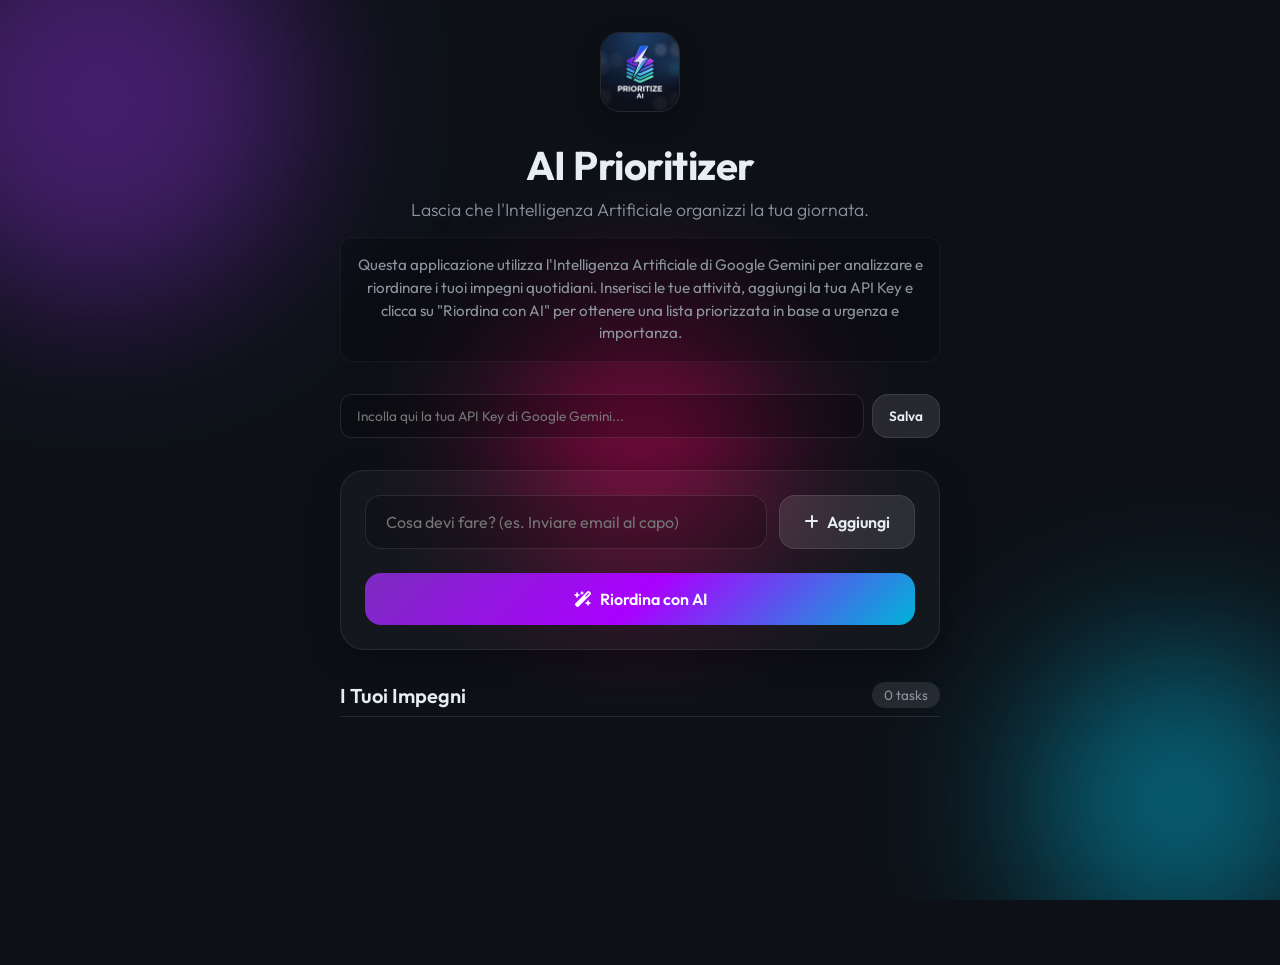
==== index.html @ 164f570d "Primo caricamento" ====
<!DOCTYPE html>
<html lang="it">

<head>
    <meta charset="UTF-8">
    <meta name="viewport" content="width=device-width, initial-scale=1.0">
    <title>AI Task Prioritizer</title>
    <!-- PWA Meta Tags -->
    <link rel="manifest" href="manifest.json">
    <meta name="theme-color" content="#0d1117">
    <link rel="apple-touch-icon" href="logo.png">
    <meta name="apple-mobile-web-app-capable" content="yes">
    <meta name="apple-mobile-web-app-status-bar-style" content="black-translucent">
    <!-- Google Fonts for modern typography -->
    <link rel="preconnect" href="https://fonts.googleapis.com">
    <link rel="preconnect" href="https://fonts.gstatic.com" crossorigin>
    <link href="https://fonts.googleapis.com/css2?family=Outfit:wght@300;400;500;600;700&display=swap" rel="stylesheet">
    <!-- Font Awesome for icons -->
    <link rel="stylesheet" href="https://cdnjs.cloudflare.com/ajax/libs/font-awesome/6.4.0/css/all.min.css">

    <link rel="stylesheet" href="style.css">
</head>

<body>
    <div class="background-animation">
        <div class="orb orb-1"></div>
        <div class="orb orb-2"></div>
        <div class="orb orb-3"></div>
    </div>

    <div class="app-container">
        <header>
            <div style="text-align: center; margin-bottom: 1.5rem;">
                <img src="logo.png" alt="AI Prioritizer Logo"
                    style="width: 80px; height: 80px; border-radius: 20px; box-shadow: 0 8px 24px rgba(0, 0, 0, 0.4); border: 1px solid rgba(255, 255, 255, 0.1);">
            </div>
            <h1>AI Prioritizer</h1>
            <p>Lascia che l'Intelligenza Artificiale organizzi la tua giornata.</p>
            <div class="app-description"
                style="margin-top: 1rem; font-size: 0.95rem; color: var(--text-secondary); line-height: 1.5; background: rgba(0, 0, 0, 0.2); border: 1px solid rgba(255, 255, 255, 0.05); padding: 1rem; border-radius: var(--border-radius-md);">
                Questa applicazione utilizza l'Intelligenza Artificiale di Google Gemini per analizzare e riordinare i
                tuoi impegni quotidiani. Inserisci le tue attività, aggiungi la tua API Key e clicca su "Riordina con
                AI" per ottenere una lista priorizzata in base a urgenza e importanza.
            </div>
        </header>

        <div class="api-config">
            <input type="password" id="api-key-input" placeholder="Incolla qui la tua API Key di Google Gemini..."
                autocomplete="off">
            <button id="save-key-btn" class="btn-primary" style="padding: 0 1rem; font-size: 0.85rem;">Salva</button>
        </div>

        <section class="input-section glass-panel">
            <div class="input-group">
                <input type="text" id="task-input" placeholder="Cosa devi fare? (es. Inviare email al capo)"
                    autocomplete="off">
                <button id="add-btn" class="btn-primary">
                    <i class="fa-solid fa-plus"></i> Aggiungi
                </button>
            </div>
            <button id="ai-sort-btn" class="btn-ai-magic">
                <i class="fa-solid fa-wand-magic-sparkles"></i> Riordina con AI
            </button>
        </section>

        <section class="tasks-section">
            <div class="section-header">
                <h2>I Tuoi Impegni</h2>
                <div style="display: flex; align-items: center; gap: 0.75rem;">
                    <span class="task-count" id="task-count">0 task</span>
                    <button id="delete-all-btn" class="btn-icon delete" title="Svuota lista" style="display: none;">
                        <i class="fa-solid fa-trash-can"></i>
                    </button>
                </div>
            </div>

            <div id="loader" class="loader hidden">
                <div class="spinner"></div>
                <p>L'AI sta analizzando le tue priorità...</p>
            </div>

            <ul id="task-list" class="task-list">
                <!-- Tasks will be injected here via JavaScript -->
            </ul>
        </section>
    </div>
    <script src="app.js"></script>

    <!-- Custom Confirm Modal -->
    <div id="custom-confirm" class="custom-confirm hidden">
        <div class="confirm-content glass-panel">
            <h3 id="confirm-title">Conferma Azione</h3>
            <p id="confirm-message">Sei sicuro di voler procedere?</p>
            <div class="confirm-actions">
                <button id="confirm-cancel-btn" class="btn-secondary">Annulla</button>
                <button id="confirm-ok-btn" class="btn-danger">Conferma</button>
            </div>
        </div>
    </div>

    <div id="toast-container" class="toast-container"></div>
</body>

</html>
---- style.css ----
/* =========================================================
   VARIABLES & DESIGN TOKENS
   ========================================================= */
:root {
    --bg-color: #0d1117;
    --text-primary: #e6edf3;
    --text-secondary: #8b949e;

    /* Gradients for UI Elements */
    --gradient-glow: linear-gradient(135deg, #7b2cbf 0%, #aa00ff 50%, #00b4d8 100%);
    --gradient-hover: linear-gradient(135deg, #9d4edd 0%, #c77dff 100%);

    /* Colors for Priority Levels */
    --priority-high: #ff4d4d;
    --priority-medium: #ffc107;
    --priority-low: #00d2ff;

    /* Glassmorphism properties */
    --glass-bg: rgba(255, 255, 255, 0.03);
    --glass-border: rgba(255, 255, 255, 0.08);
    --glass-shadow: 0 8px 32px 0 rgba(0, 0, 0, 0.37);
    --glass-blur: blur(12px);

    --border-radius-xl: 24px;
    --border-radius-lg: 16px;
    --border-radius-md: 12px;

    --transition-fast: 0.2s ease;
    --transition-medium: 0.3s ease-in-out;
}

/* =========================================================
   BASE STYLES
   ========================================================= */
* {
    box-sizing: border-box;
    margin: 0;
    padding: 0;
    font-family: 'Outfit', sans-serif;
}

body {
    background-color: var(--bg-color);
    color: var(--text-primary);
    min-height: 100vh;
    display: flex;
    justify-content: center;
    align-items: center;
    overflow-x: hidden;
    position: relative;
}

/* =========================================================
   BACKGROUND ANIMATION (ORBS)
   ========================================================= */
.background-animation {
    position: absolute;
    top: 0;
    left: 0;
    width: 100vw;
    height: 100vh;
    overflow: hidden;
    z-index: -1;
}

.orb {
    position: absolute;
    border-radius: 50%;
    filter: blur(80px);
    opacity: 0.5;
    animation: float 20s infinite ease-in-out alternate;
}

.orb-1 {
    width: 400px;
    height: 400px;
    background: #7b2cbf;
    top: -100px;
    left: -100px;
    animation-duration: 25s;
}

.orb-2 {
    width: 300px;
    height: 300px;
    background: #00b4d8;
    bottom: -50px;
    right: -50px;
    animation-duration: 22s;
    animation-delay: -5s;
}

.orb-3 {
    width: 250px;
    height: 250px;
    background: #ff006e;
    top: 50%;
    left: 50%;
    transform: translate(-50%, -50%);
    animation-duration: 30s;
    animation-delay: -10s;
}

@keyframes float {
    0% {
        transform: translate(0, 0) scale(1);
    }

    50% {
        transform: translate(30px, -50px) scale(1.1);
    }

    100% {
        transform: translate(-40px, 30px) scale(0.9);
    }
}

/* =========================================================
   LAYOUT & CONTAINERS
   ========================================================= */
.app-container {
    width: 100%;
    max-width: 600px;
    margin: 2rem;
    display: flex;
    flex-direction: column;
    gap: 2rem;
    z-index: 1;
}

header {
    text-align: center;
    animation: slideDown 0.6s ease forwards;
}

header h1 {
    font-size: 2.5rem;
    font-weight: 700;
    margin-bottom: 0.5rem;
    letter-spacing: -0.5px;
}

header p {
    color: var(--text-secondary);
    font-size: 1.1rem;
    font-weight: 300;
}

.text-gradient {
    background: var(--gradient-glow);
    -webkit-background-clip: text;
    background-clip: text;
    -webkit-text-fill-color: transparent;
    display: inline-block;
}

/* API Key Configurator */
.api-config {
    display: flex;
    gap: 0.5rem;
    animation: fadeIn 0.8s ease forwards;
    z-index: 2;
}

.api-config input {
    flex: 1;
    background: rgba(0, 0, 0, 0.2);
    border: 1px solid rgba(255, 255, 255, 0.1);
    border-radius: var(--border-radius-md);
    padding: 0.75rem 1rem;
    color: var(--text-primary);
    font-size: 0.85rem;
    outline: none;
    transition: var(--transition-medium);
}

.api-config input:focus {
    border-color: rgba(123, 44, 191, 0.5);
}

/* Glassmorphism Panel Class */
.glass-panel {
    background: var(--glass-bg);
    backdrop-filter: var(--glass-blur);
    -webkit-backdrop-filter: var(--glass-blur);
    border: 1px solid var(--glass-border);
    box-shadow: var(--glass-shadow);
    border-radius: var(--border-radius-xl);
    padding: 1.5rem;
}

/* =========================================================
   INPUT SECTION
   ========================================================= */
.input-section {
    display: flex;
    flex-direction: column;
    gap: 1rem;
    animation: fadeIn 0.8s ease forwards;
}

.input-group {
    display: flex;
    gap: 0.75rem;
}

input[type="text"] {
    flex: 1;
    background: rgba(0, 0, 0, 0.2);
    border: 1px solid rgba(255, 255, 255, 0.1);
    border-radius: var(--border-radius-lg);
    padding: 1rem 1.25rem;
    color: var(--text-primary);
    font-size: 1rem;
    transition: var(--transition-medium);
    outline: none;
}

input[type="text"]:focus {
    border-color: rgba(255, 255, 255, 0.3);
    box-shadow: 0 0 0 2px rgba(123, 44, 191, 0.3);
}

button {
    cursor: pointer;
    border: none;
    outline: none;
    font-size: 1rem;
    font-weight: 600;
    border-radius: var(--border-radius-lg);
    transition: var(--transition-fast);
    display: flex;
    align-items: center;
    justify-content: center;
    gap: 0.5rem;
}

.btn-primary {
    background: rgba(255, 255, 255, 0.1);
    color: var(--text-primary);
    padding: 0 1.5rem;
    border: 1px solid rgba(255, 255, 255, 0.1);
}

.btn-primary:hover {
    background: rgba(255, 255, 255, 0.15);
    transform: translateY(-2px);
}

.btn-primary:active {
    transform: translateY(0);
}

.btn-ai-magic {
    background: var(--gradient-glow);
    color: white;
    padding: 1rem;
    width: 100%;
    margin-top: 0.5rem;
    position: relative;
    overflow: hidden;
    z-index: 1;
}

.btn-ai-magic::before {
    content: '';
    position: absolute;
    top: 0;
    left: 0;
    width: 100%;
    height: 100%;
    background: var(--gradient-hover);
    z-index: -1;
    transition: opacity var(--transition-medium);
    opacity: 0;
}

.btn-ai-magic:hover::before {
    opacity: 1;
}

.btn-ai-magic:hover {
    box-shadow: 0 4px 15px rgba(170, 0, 255, 0.4);
    transform: translateY(-2px);
}

/* =========================================================
   TASKS LIST
   ========================================================= */
.tasks-section {
    display: flex;
    flex-direction: column;
    gap: 1rem;
    animation: slideUp 0.8s ease forwards;
}

.section-header {
    display: flex;
    justify-content: space-between;
    align-items: center;
    padding-bottom: 0.5rem;
    border-bottom: 1px solid rgba(255, 255, 255, 0.1);
}

.section-header h2 {
    font-size: 1.25rem;
    font-weight: 600;
}

.task-count {
    background: rgba(255, 255, 255, 0.1);
    padding: 0.25rem 0.75rem;
    border-radius: 20px;
    font-size: 0.85rem;
    color: var(--text-secondary);
}

.task-list {
    list-style: none;
    display: flex;
    flex-direction: column;
    gap: 0.75rem;
    min-height: 200px;
}

.task-item {
    background: rgba(255, 255, 255, 0.05);
    border: 1px solid rgba(255, 255, 255, 0.08);
    border-radius: var(--border-radius-md);
    padding: 1rem;
    display: flex;
    align-items: flex-start;
    justify-content: space-between;
    gap: 1rem;
    transition: var(--transition-medium);
    animation: slideInLeft 0.3s ease forwards;
    cursor: grab;
}

.task-item:hover {
    background: rgba(255, 255, 255, 0.08);
    transform: translateX(4px);
}

.task-item:active {
    cursor: grabbing;
}

.task-item.dragging {
    opacity: 0.5;
    background: rgba(255, 255, 255, 0.02);
    border: 1px dashed var(--text-secondary);
    transform: scale(0.98) translateX(4px);
}

.task-item.drag-over {
    border-top: 2px dashed rgba(255, 255, 255, 0.5);
    background: rgba(255, 255, 255, 0.1);
}

.task-content {
    flex: 1;
    display: flex;
    flex-direction: column;
    gap: 0.25rem;
}

.task-text {
    font-size: 1.1rem;
    font-weight: 500;
    line-height: 1.4;
    word-break: break-word;
}

.task-reasoning {
    font-size: 0.85rem;
    color: var(--text-secondary);
    display: none;
    margin-top: 0.5rem;
}

.task-item.has-ai .task-reasoning {
    display: block;
    color: #c77dff;
    /* Slight highlight for AI output */
}

/* Priority Indicators */
.priority-badge {
    padding: 0.25rem 0.5rem;
    border-radius: 6px;
    font-size: 0.75rem;
    font-weight: 700;
    text-transform: uppercase;
    letter-spacing: 0.5px;
    display: none;
}

.task-item.priority-1 .priority-badge {
    display: inline-block;
    background: rgba(255, 77, 77, 0.15);
    color: var(--priority-high);
    border: 1px solid rgba(255, 77, 77, 0.3);
}

.task-item.priority-2 .priority-badge {
    display: inline-block;
    background: rgba(255, 193, 7, 0.15);
    color: var(--priority-medium);
    border: 1px solid rgba(255, 193, 7, 0.3);
}

.task-item.priority-3 .priority-badge {
    display: inline-block;
    background: rgba(0, 210, 255, 0.15);
    color: var(--priority-low);
    border: 1px solid rgba(0, 210, 255, 0.3);
}

.task-actions {
    display: flex;
    gap: 0.5rem;
}

.btn-icon {
    background: none;
    border: none;
    font-size: 1.1rem;
    color: var(--text-secondary);
    padding: 0.25rem;
    transition: var(--transition-fast);
}

.btn-icon:hover {
    color: var(--text-primary);
    transform: scale(1.1);
}

.btn-icon.delete:hover {
    color: #ff4d4d;
}

.btn-icon.edit:hover {
    color: #00d2ff;
}

/* Checkbox Base Styles */
.custom-checkbox {
    width: 24px;
    height: 24px;
    border-radius: 50%;
    border: 2px solid rgba(255, 255, 255, 0.3);
    cursor: pointer;
    display: flex;
    align-items: center;
    justify-content: center;
    transition: var(--transition-fast);
}

.task-item.completed .custom-checkbox {
    background: var(--gradient-glow);
    border-color: transparent;
}

.task-item.completed .custom-checkbox::after {
    content: '\f00c';
    font-family: 'Font Awesome 6 Free';
    font-weight: 900;
    color: white;
    font-size: 12px;
}

.task-item.completed .task-text {
    text-decoration: line-through;
    color: var(--text-secondary);
}

/* =========================================================
   LOADER
   ========================================================= */
.loader {
    display: flex;
    flex-direction: column;
    align-items: center;
    justify-content: center;
    padding: 2rem 0;
    gap: 1rem;
}

.loader.hidden {
    display: none;
}

.spinner {
    width: 40px;
    height: 40px;
    border: 4px solid rgba(255, 255, 255, 0.1);
    border-left-color: #aa00ff;
    border-radius: 50%;
    animation: spin 1s linear infinite;
}

@keyframes spin {
    to {
        transform: rotate(360deg);
    }
}

/* =========================================================
   ANIMATIONS
   ========================================================= */
@keyframes fadeIn {
    from {
        opacity: 0;
    }

    to {
        opacity: 1;
    }
}

@keyframes slideDown {
    from {
        opacity: 0;
        transform: translateY(-20px);
    }

    to {
        opacity: 1;
        transform: translateY(0);
    }
}

@keyframes slideUp {
    from {
        opacity: 0;
        transform: translateY(20px);
    }

    to {
        opacity: 1;
        transform: translateY(0);
    }
}

@keyframes slideInLeft {
    from {
        opacity: 0;
        transform: translateX(-20px);
    }

    to {
        opacity: 1;
        transform: translateX(0);
    }
}

/* RESPONSIVE */
@media (max-width: 480px) {
    .app-container {
        margin: 1rem;
    }

    .input-group {
        flex-direction: column;
    }

    .btn-primary {
        padding: 1rem;
    }
}

/* =========================================================
   CUSTOM CONFIRM MODAL
   ========================================================= */
.custom-confirm {
    position: fixed;
    top: 0;
    left: 0;
    width: 100vw;
    height: 100vh;
    background: rgba(0, 0, 0, 0.6);
    backdrop-filter: blur(4px);
    -webkit-backdrop-filter: blur(4px);
    display: flex;
    justify-content: center;
    align-items: center;
    z-index: 9998;
    /* Just below toasts */
    opacity: 0;
    pointer-events: none;
    transition: opacity var(--transition-medium);
}

.custom-confirm.show {
    opacity: 1;
    pointer-events: auto;
}

.confirm-content {
    width: 90%;
    max-width: 400px;
    text-align: center;
    transform: translateY(20px) scale(0.95);
    transition: transform var(--transition-medium);
}

.custom-confirm.show .confirm-content {
    transform: translateY(0) scale(1);
}

.confirm-content h3 {
    font-size: 1.25rem;
    margin-bottom: 0.5rem;
    color: var(--text-primary);
}

.confirm-content p {
    color: var(--text-secondary);
    margin-bottom: 1.5rem;
    font-size: 1rem;
}

.confirm-actions {
    display: flex;
    gap: 1rem;
    justify-content: center;
}

.btn-secondary,
.btn-danger {
    flex: 1;
    padding: 0.75rem 1rem;
}

.btn-secondary {
    background: rgba(255, 255, 255, 0.05);
    color: var(--text-primary);
    border: 1px solid rgba(255, 255, 255, 0.1);
}

.btn-secondary:hover {
    background: rgba(255, 255, 255, 0.1);
}

.btn-danger {
    background: rgba(255, 23, 68, 0.15);
    /* Soft Red */
    color: #ff4d4d;
    border: 1px solid rgba(255, 23, 68, 0.3);
}

.btn-danger:hover {
    background: rgba(255, 23, 68, 0.25);
    box-shadow: 0 4px 15px rgba(255, 23, 68, 0.2);
}

/* =========================================================
   TOAST NOTIFICATIONS
   ========================================================= */
.toast-container {
    position: fixed;
    bottom: 20px;
    right: 20px;
    display: flex;
    flex-direction: column;
    gap: 10px;
    z-index: 9999;
    pointer-events: none;
    /* Let clicks pass through empty areas */
}

.toast {
    background: var(--glass-bg);
    backdrop-filter: var(--glass-blur);
    -webkit-backdrop-filter: var(--glass-blur);
    border: 1px solid var(--glass-border);
    box-shadow: var(--glass-shadow);
    color: var(--text-primary);
    padding: 1rem 1.5rem;
    border-radius: var(--border-radius-md);
    font-size: 0.95rem;
    display: flex;
    align-items: center;
    gap: 12px;
    min-width: 300px;
    max-width: 400px;
    transform: translateX(120%);
    opacity: 0;
    transition: transform 0.4s cubic-bezier(0.68, -0.55, 0.265, 1.55), opacity 0.4s ease;
    pointer-events: auto;
    /* Re-enable clicks for toasts */
}

.toast.show {
    transform: translateX(0);
    opacity: 1;
}

.toast i {
    font-size: 1.25rem;
}

.toast-success {
    border-left: 4px solid #00E676;
    /* Vivid Green */
}

.toast-success i {
    color: #00E676;
}

.toast-error {
    border-left: 4px solid #FF1744;
    /* Vivid Red */
}

.toast-error i {
    color: #FF1744;
}

.toast-warning {
    border-left: 4px solid #FFC400;
    /* Vivid Amber */
}

.toast-warning i {
    color: #FFC400;
}

.toast-info {
    border-left: 4px solid var(--text-primary);
}

.toast-info i {
    color: var(--text-primary);
}

.toast-content {
    flex: 1;
    line-height: 1.4;
}
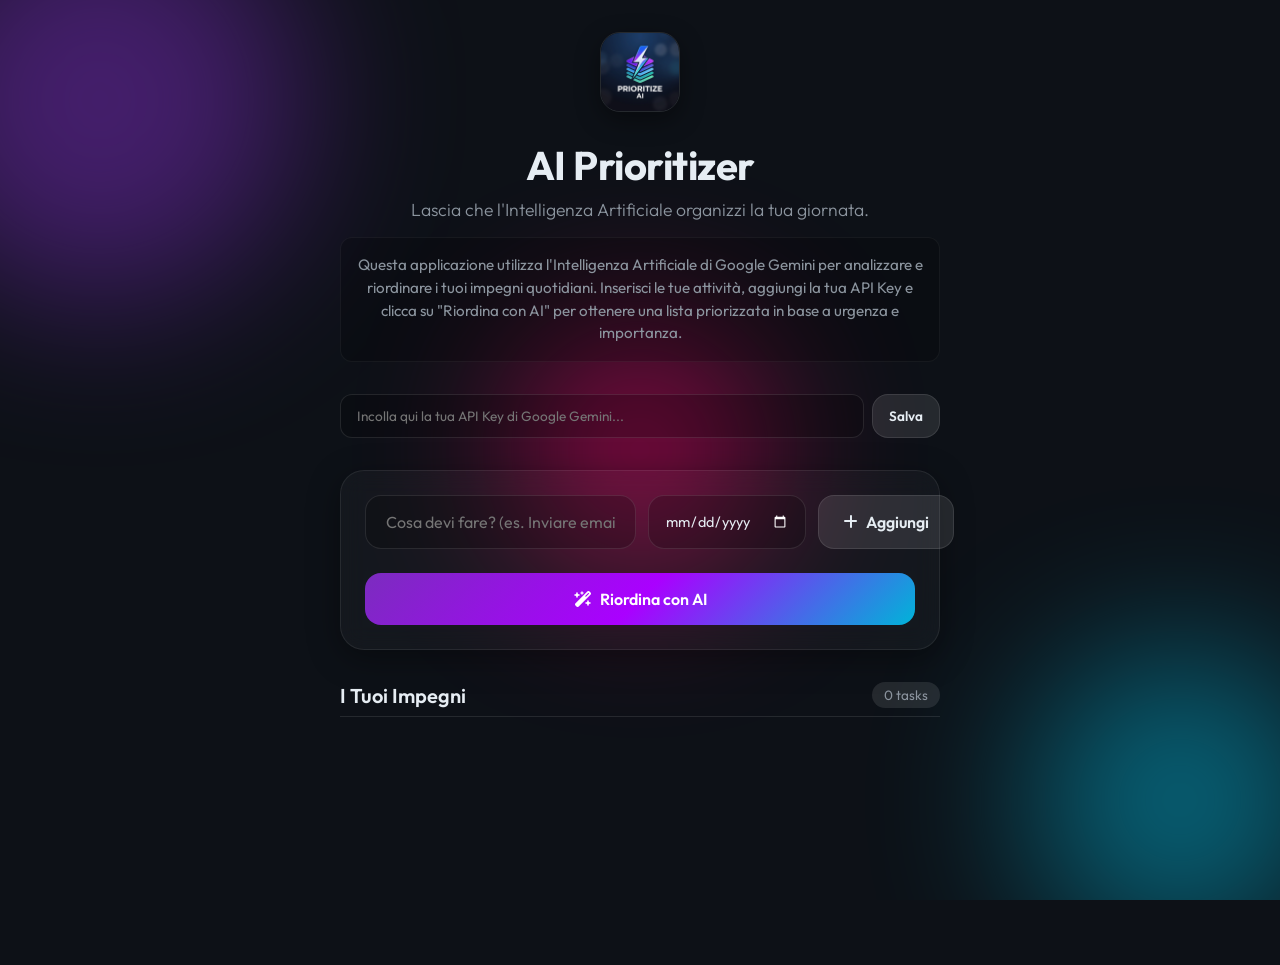
==== commit 349076d7: "Ho aggiunto il nuovo modale di modifica" ====
--- a/index.html
+++ b/index.html
@@ -54,6 +54,7 @@
             <div class="input-group">
                 <input type="text" id="task-input" placeholder="Cosa devi fare? (es. Inviare email al capo)"
                     autocomplete="off">
+                <input type="date" id="task-date" class="task-date-input">
                 <button id="add-btn" class="btn-primary">
                     <i class="fa-solid fa-plus"></i> Aggiungi
                 </button>
@@ -98,6 +99,21 @@
         </div>
     </div>
 
+    <!-- Custom Edit Modal -->
+    <div id="custom-edit" class="custom-confirm hidden">
+        <div class="confirm-content glass-panel">
+            <h3>Modifica Impegno</h3>
+            <div class="edit-inputs">
+                <input type="text" id="edit-task-text" placeholder="Nome impegno">
+                <input type="date" id="edit-task-date" class="task-date-input" style="width: 100%;">
+            </div>
+            <div class="confirm-actions" style="margin-top: 1.5rem;">
+                <button id="edit-cancel-btn" class="btn-secondary">Annulla</button>
+                <button id="edit-save-btn" class="btn-primary" style="flex: 1;">Salva Modifiche</button>
+            </div>
+        </div>
+    </div>
+
     <div id="toast-container" class="toast-container"></div>
 </body>
 
--- a/style.css
+++ b/style.css
@@ -627,6 +627,17 @@
     justify-content: center;
 }
 
+.edit-inputs {
+    display: flex;
+    flex-direction: column;
+    gap: 1rem;
+    text-align: left;
+}
+
+.edit-inputs input[type="text"] {
+    width: 100%;
+}
+
 .btn-secondary,
 .btn-danger {
     flex: 1;
@@ -653,6 +664,45 @@
 .btn-danger:hover {
     background: rgba(255, 23, 68, 0.25);
     box-shadow: 0 4px 15px rgba(255, 23, 68, 0.2);
+}
+
+/* =========================================================
+   TASK DATE STYLES
+   ========================================================= */
+.task-date-input {
+    background: rgba(0, 0, 0, 0.2);
+    border: 1px solid rgba(255, 255, 255, 0.1);
+    border-radius: var(--border-radius-lg);
+    padding: 1rem;
+    color: var(--text-primary);
+    font-size: 0.9rem;
+    outline: none;
+    transition: var(--transition-medium);
+    color-scheme: dark;
+    /* Makes the calendar icon and picker dark too */
+}
+
+.task-date-input:focus {
+    border-color: rgba(255, 255, 255, 0.3);
+    box-shadow: 0 0 0 2px rgba(123, 44, 191, 0.3);
+}
+
+.task-date-display {
+    font-size: 0.8rem;
+    color: var(--text-secondary);
+    display: flex;
+    align-items: center;
+    gap: 6px;
+    margin-top: 4px;
+}
+
+.task-date-display i {
+    font-size: 0.75rem;
+}
+
+.task-item.expired .task-date-display {
+    color: var(--priority-high);
+    font-weight: 600;
 }
 
 /* =========================================================
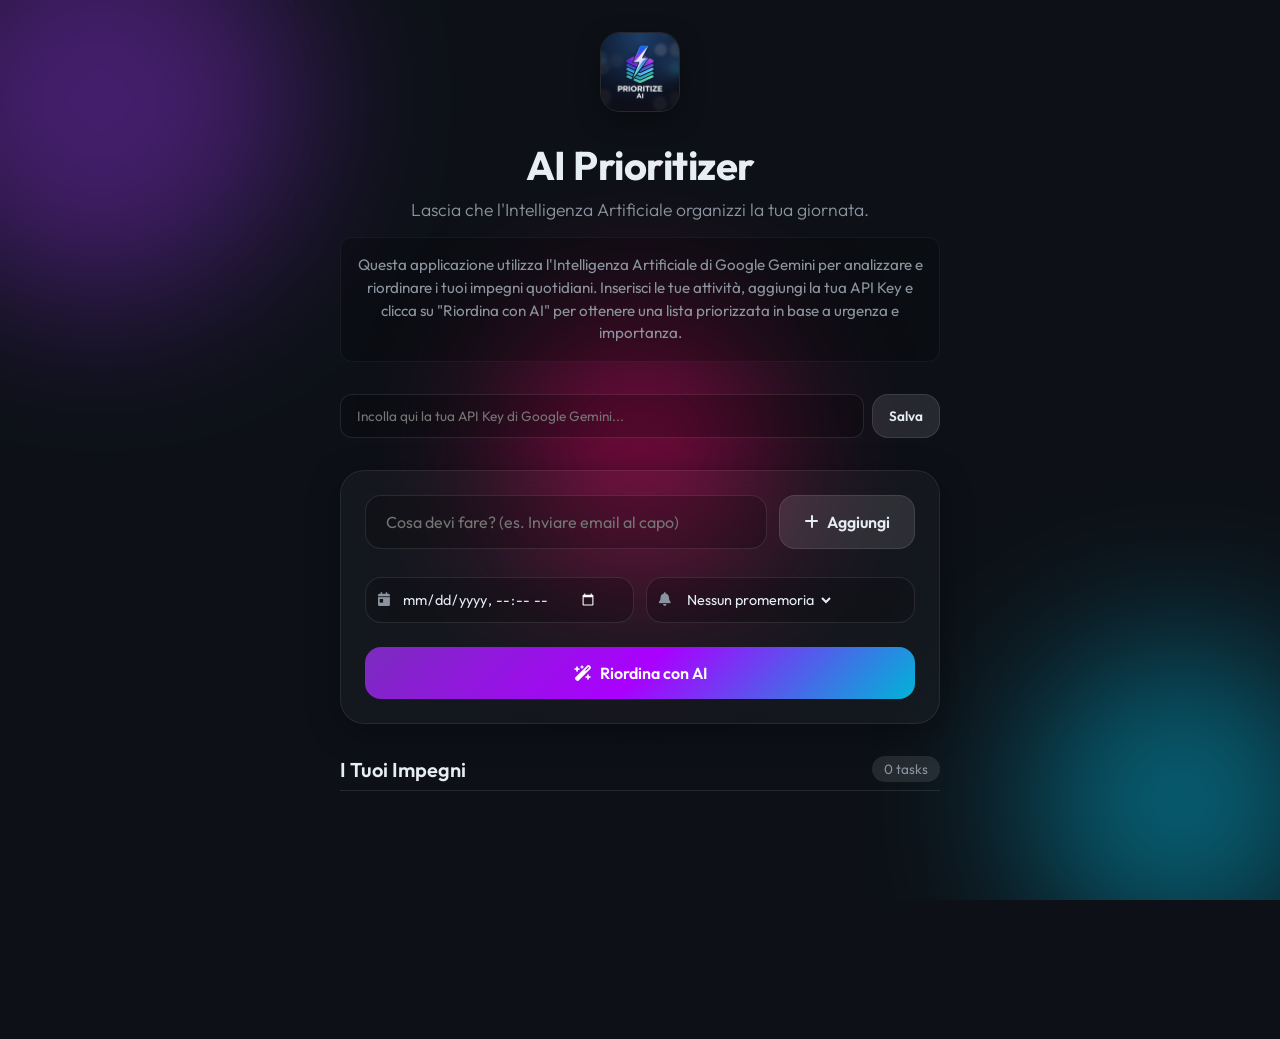
==== commit 0086bb39: "Aggiunto sistema di promemoria con scelta orario" ====
--- a/index.html
+++ b/index.html
@@ -50,14 +50,40 @@
             <button id="save-key-btn" class="btn-primary" style="padding: 0 1rem; font-size: 0.85rem;">Salva</button>
         </div>
 
+        <!-- Notification Permission Banner -->
+        <div id="notification-banner" class="notification-banner hidden">
+            <div class="notification-banner-content">
+                <i class="fa-solid fa-bell"></i>
+                <span>Attiva le notifiche per ricevere promemoria sulle scadenze!</span>
+                <button id="enable-notifications-btn" class="btn-primary"
+                    style="padding: 0.5rem 1rem; font-size: 0.85rem; white-space: nowrap;">
+                    <i class="fa-solid fa-bell"></i> Attiva
+                </button>
+            </div>
+        </div>
+
         <section class="input-section glass-panel">
             <div class="input-group">
                 <input type="text" id="task-input" placeholder="Cosa devi fare? (es. Inviare email al capo)"
                     autocomplete="off">
-                <input type="date" id="task-date" class="task-date-input">
                 <button id="add-btn" class="btn-primary">
                     <i class="fa-solid fa-plus"></i> Aggiungi
                 </button>
+            </div>
+            <div class="input-row-secondary">
+                <div class="input-with-icon">
+                    <i class="fa-solid fa-calendar-day"></i>
+                    <input type="datetime-local" id="task-date" class="task-date-input">
+                </div>
+                <div class="input-with-icon">
+                    <i class="fa-solid fa-bell"></i>
+                    <select id="task-reminder" class="task-date-input">
+                        <option value="">Nessun promemoria</option>
+                        <option value="60">1 ora prima</option>
+                        <option value="360">6 ore prima</option>
+                        <option value="1440">1 giorno prima</option>
+                    </select>
+                </div>
             </div>
             <button id="ai-sort-btn" class="btn-ai-magic">
                 <i class="fa-solid fa-wand-magic-sparkles"></i> Riordina con AI
@@ -105,7 +131,13 @@
             <h3>Modifica Impegno</h3>
             <div class="edit-inputs">
                 <input type="text" id="edit-task-text" placeholder="Nome impegno">
-                <input type="date" id="edit-task-date" class="task-date-input" style="width: 100%;">
+                <input type="datetime-local" id="edit-task-date" class="task-date-input" style="width: 100%;">
+                <select id="edit-task-reminder" class="task-date-input" style="width: 100%;">
+                    <option value="">Nessun promemoria</option>
+                    <option value="60">1 ora prima</option>
+                    <option value="360">6 ore prima</option>
+                    <option value="1440">1 giorno prima</option>
+                </select>
             </div>
             <div class="confirm-actions" style="margin-top: 1.5rem;">
                 <button id="edit-cancel-btn" class="btn-secondary">Annulla</button>
--- a/style.css
+++ b/style.css
@@ -687,6 +687,38 @@
     box-shadow: 0 0 0 2px rgba(123, 44, 191, 0.3);
 }
 
+.input-row-secondary {
+    display: flex;
+    gap: 0.75rem;
+    margin-top: 0.75rem;
+}
+
+.input-with-icon {
+    display: flex;
+    align-items: center;
+    gap: 0.5rem;
+    flex: 1;
+    background: rgba(0, 0, 0, 0.2);
+    border: 1px solid rgba(255, 255, 255, 0.1);
+    border-radius: var(--border-radius-lg);
+    padding: 0 0.75rem;
+}
+
+.input-with-icon>i {
+    color: var(--text-secondary);
+    font-size: 0.85rem;
+}
+
+.input-with-icon .task-date-input {
+    border: none;
+    background: transparent;
+    padding: 0.75rem 0.25rem;
+}
+
+.input-with-icon select.task-date-input {
+    cursor: pointer;
+}
+
 .task-date-display {
     font-size: 0.8rem;
     color: var(--text-secondary);
@@ -703,6 +735,52 @@
 .task-item.expired .task-date-display {
     color: var(--priority-high);
     font-weight: 600;
+}
+
+/* =========================================================
+   NOTIFICATION BANNER
+   ========================================================= */
+.notification-banner {
+    background: linear-gradient(135deg, rgba(123, 44, 191, 0.2), rgba(79, 70, 229, 0.2));
+    border: 1px solid rgba(123, 44, 191, 0.3);
+    border-radius: var(--border-radius-lg);
+    padding: 1rem 1.5rem;
+    margin-bottom: 1rem;
+    animation: fadeInDown 0.5s ease-out;
+}
+
+.notification-banner.hidden {
+    display: none;
+}
+
+.notification-banner-content {
+    display: flex;
+    align-items: center;
+    gap: 1rem;
+    flex-wrap: wrap;
+}
+
+.notification-banner-content>i {
+    font-size: 1.3rem;
+    color: #a78bfa;
+}
+
+.notification-banner-content>span {
+    flex: 1;
+    font-size: 0.9rem;
+    color: var(--text-secondary);
+}
+
+@keyframes fadeInDown {
+    from {
+        opacity: 0;
+        transform: translateY(-10px);
+    }
+
+    to {
+        opacity: 1;
+        transform: translateY(0);
+    }
 }
 
 /* =========================================================
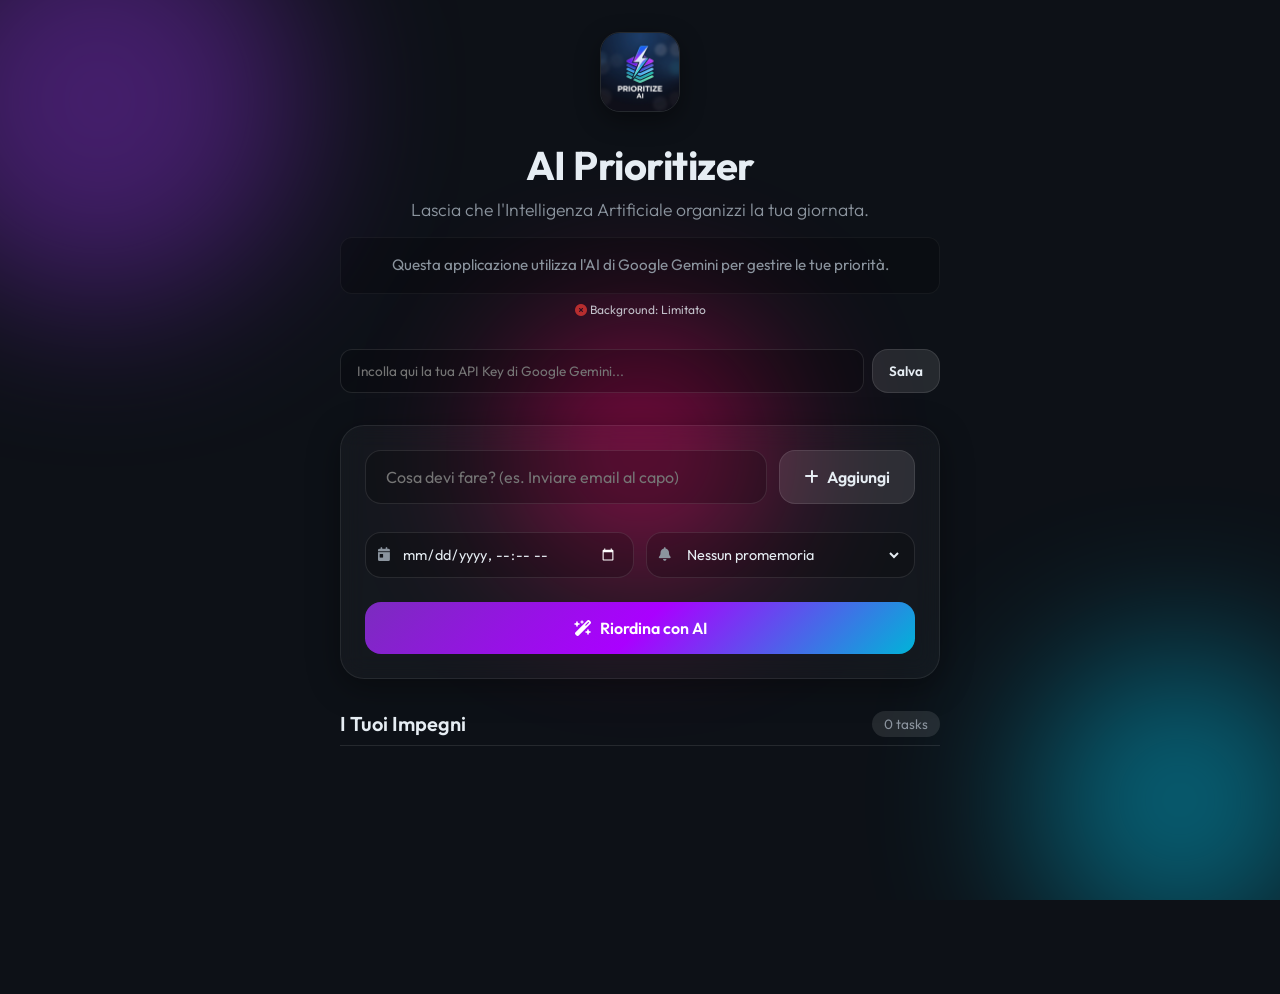
==== commit bbb3ef51: "Fix v21: diagnostica notifiche e miglioramenti" ====
--- a/index.html
+++ b/index.html
@@ -38,9 +38,11 @@
             <p>Lascia che l'Intelligenza Artificiale organizzi la tua giornata.</p>
             <div class="app-description"
                 style="margin-top: 1rem; font-size: 0.95rem; color: var(--text-secondary); line-height: 1.5; background: rgba(0, 0, 0, 0.2); border: 1px solid rgba(255, 255, 255, 0.05); padding: 1rem; border-radius: var(--border-radius-md);">
-                Questa applicazione utilizza l'Intelligenza Artificiale di Google Gemini per analizzare e riordinare i
-                tuoi impegni quotidiani. Inserisci le tue attività, aggiungi la tua API Key e clicca su "Riordina con
-                AI" per ottenere una lista priorizzata in base a urgenza e importanza.
+                Questa applicazione utilizza l'AI di Google Gemini per gestire le tue priorità.
+            </div>
+            <div id="support-status" class="support-status"
+                style="margin-top: 0.5rem; font-size: 0.75rem; text-align: center; opacity: 0.8;">
+                <span id="trigger-badge" class="badge">Controllo supporto background...</span>
             </div>
         </header>
 
--- a/style.css
+++ b/style.css
@@ -565,8 +565,39 @@
         flex-direction: column;
     }
 
+    .input-row-secondary {
+        flex-direction: column;
+    }
+
+    .input-with-icon {
+        width: 100%;
+        box-sizing: border-box;
+    }
+
+    .input-with-icon .task-date-input {
+        width: 100%;
+        min-width: 0;
+        font-size: 0.85rem;
+    }
+
     .btn-primary {
         padding: 1rem;
+    }
+
+    .notification-banner-content {
+        flex-direction: column;
+        text-align: center;
+    }
+
+    .confirm-content {
+        width: 95%;
+        max-width: 95%;
+    }
+
+    .edit-inputs input,
+    .edit-inputs select {
+        width: 100% !important;
+        box-sizing: border-box;
     }
 }
 
@@ -713,10 +744,14 @@
     border: none;
     background: transparent;
     padding: 0.75rem 0.25rem;
+    flex: 1;
+    min-width: 0;
 }
 
 .input-with-icon select.task-date-input {
     cursor: pointer;
+    flex: 1;
+    min-width: 0;
 }
 
 .task-date-display {
